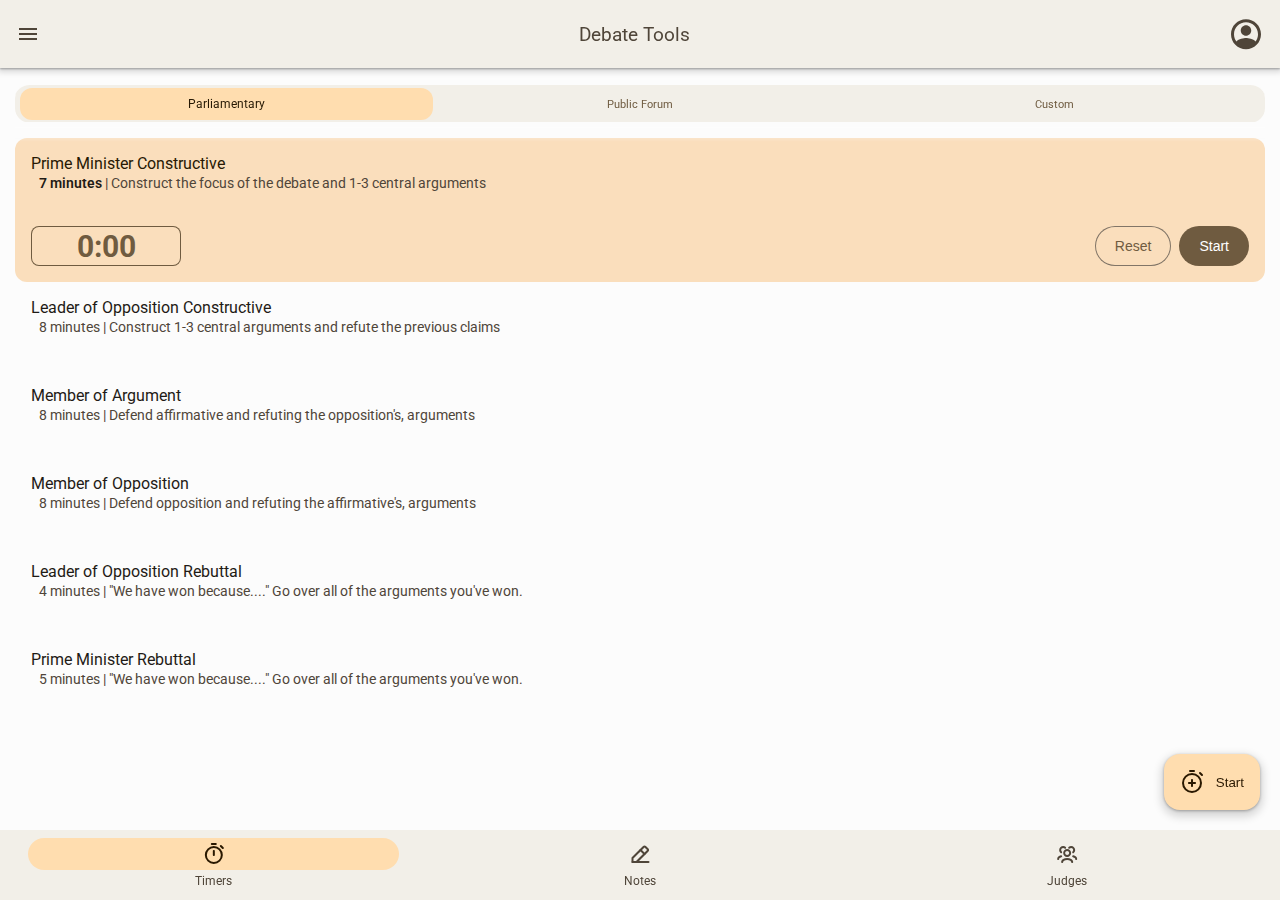
==== index.html @ 26a65f8f "add wireframe for PWA" ====
<!DOCTYPE html>
<html lang="en">

<head>
    <meta charset="UTF-8">
    <meta http-equiv="X-UA-Compatible" content="IE=edge">
    <meta name="viewport" content="width=device-width, initial-scale=1.0">
    <script src="./js/src/jquery-3.6.0.min.js"></script>
    <link rel="stylesheet" href="./css/index.css">
    <link rel="stylesheet" href="./css/theme/light.css" media="(prefers-color-scheme: light)">
    <link rel="shortcut icon" href="./img/favicon/favicon.png" type="image/png">
    <link rel="shortcut icon" href="./img/favicon/favicon.svg" type="image/svg+xml">
    <link rel="shortcut icon" href="./img/favicon/favicon.ico" type="image/x-icon">
    <!-- ios support -->
    <link rel="apple-touch-icon" href="img/icon/icon-72x72.png" />
    <link rel="apple-touch-icon" href="img/icon/icon-96x96.png" />
    <link rel="apple-touch-icon" href="img/icon/icon-128x128.png" />
    <link rel="apple-touch-icon" href="img/icon/icon-144x144.png" />
    <link rel="apple-touch-icon" href="img/icon/icon-152x152.png" />
    <link rel="apple-touch-icon" href="img/icon/icon-192x192.png" />
    <link rel="apple-touch-icon" href="img/icon/icon-384x384.png" />
    <link rel="apple-touch-icon" href="img/icon/icon-512x512.png" />
    <meta name="apple-mobile-web-app-status-bar" content="#31281a" />
    <meta name="theme-color" content="#31281a" />
    <meta name="apple-mobile-web-app-status-bar" content="#F2EFE8" media="(prefers-color-scheme: light)" />
    <meta name="theme-color" content="#F2EFE8" media="(prefers-color-scheme: light)" />
    <title>Debate Tools</title>
</head>

<body>
    <header>
        <button id="menu" title="Open menu">
            <div class="menu-bar"></div>
            <div class="menu-bar" id="middle-menu-bar"></div>
            <div class="menu-bar"></div>
        </button>
        <div id="page-title">Debate Tools</div>
        <div id="profile-icon"></div>
    </header>
    <div id="body-content">
        <div id="page-container" class="active-segment1">
            <div id="page-timers" class="page">
                <div id="nav-bar" class="active-item1">
                    <div class="nav-bar-item" id="item1">Parliamentary</div>
                    <div class="nav-bar-item" id="item2">Public Forum</div>
                    <div class="nav-bar-item" id="item3">Custom</div>
                    <div id="nav-bar-highlight"></div>
                </div>
                <div id="nav-scroll-fade-bar"></div>
                <div id="nav-page-carousel" class="active-item1">
                    <div class="nav-page active" id="item1">
                        <div class="timer-container">
                            <div class="timer-highlight" class="paused">
                                <div id="content-spacer"></div>
                                <div class="timer-controls">
                                    <div class="timer-time">
                                        <div class="timer-timestamp">0:00</div>
                                        <div class="timer-bar">
                                            <div class="timer-timestamp">0:00</div>
                                        </div>
                                    </div>
                                    <div class="timer-actions">
                                        <button title="Reset timer" class="action-button secondary-alt"
                                            id="timer-reset">Reset</button>
                                        <button title="Start/Stop timer" class="action-button secondary"
                                            id="timer-pause">Start</button>
                                    </div>
                                </div>
                            </div>
                            <div class="timer-sections">
                                <div class="round active">
                                    <div class="round-title">Prime Minister Constructive</div>
                                    <div class="round-info"><span class="round-time">7 minutes</span> | Construct the
                                        focus of the debate and 1-3
                                        central arguments</div>
                                </div>
                                <div class="round">
                                    <div class="round-title">Leader of Opposition Constructive</div>
                                    <div class="round-info"><span class="round-time">8 minutes</span> | Construct 1-3
                                        central arguments and refute the
                                        previous claims</div>
                                </div>
                                <div class="round">
                                    <div class="round-title">Member of Argument</div>
                                    <div class="round-info"><span class="round-time">8 minutes</span> | Defend
                                        affirmative and refuting the opposition's, arguments</div>
                                </div>
                                <div class="round">
                                    <div class="round-title">Member of Opposition</div>
                                    <div class="round-info"><span class="round-time">8 minutes</span> | Defend
                                        opposition and refuting the affirmative's, arguments</div>
                                </div>
                                <div class="round">
                                    <div class="round-title">Leader of Opposition Rebuttal</div>
                                    <div class="round-info"><span class="round-time">4 minutes</span> | "We have won
                                        because...." Go over all of the arguments you've won.</div>
                                </div>
                                <div class="round">
                                    <div class="round-title">Prime Minister Rebuttal</div>
                                    <div class="round-info"><span class="round-time">5 minutes</span> | "We have won
                                        because...." Go over all of the arguments you've won.</div>
                                </div>
                            </div>
                        </div>
                    </div>
                    <div class="nav-page" id="item2">
                        <div class="timer-container">
                            <div class="timer-highlight" class="paused">
                                <div id="content-spacer"></div>
                                <div class="timer-controls">
                                    <div class="timer-time">
                                        <div class="timer-timestamp">0:00</div>
                                        <div class="timer-bar">
                                            <div class="timer-timestamp">0:00</div>
                                        </div>
                                    </div>
                                    <div class="timer-actions">
                                        <button class="action-button secondary-alt" id="timer-reset">Reset</button>
                                        <button class="action-button secondary" id="timer-pause">Start</button>
                                    </div>
                                </div>
                            </div>
                            <div class="timer-sections">
                                <div class="round active">
                                    <div class="round-title">Speaker 1 Constructive</div>
                                    <div class="round-info"><span class="round-time">4 minutes</span> | Team A, 1st
                                        Speaker</div>
                                </div>
                                <div class="round">
                                    <div class="round-title">Speaker 2 Constructive</div>
                                    <div class="round-info"><span class="round-time">4 minutes</span> | Team B, 1st
                                        Speaker</div>
                                </div>
                                <div class="round">
                                    <div class="round-title">Speakers 1 and 2 Crossfire</div>
                                    <div class="round-info"><span class="round-time">3 minutes</span></div>
                                </div>
                                <div class="round">
                                    <div class="round-title">Speaker 3 Rebuttal</div>
                                    <div class="round-info"><span class="round-time">4 minutes</span></div>
                                </div>
                                <div class="round">
                                    <div class="round-title">Speaker 4 Rebuttal</div>
                                    <div class="round-info"><span class="round-time">4 minutes</span></div>
                                </div>
                                <div class="round">
                                    <div class="round-title">Speakers 3 and 4 Crossfire</div>
                                    <div class="round-info"><span class="round-time">3 minutes</span></div>
                                </div>
                                <div class="round">
                                    <div class="round-title">Speaker 1 Summary</div>
                                    <div class="round-info"><span class="round-time">2 minutes</span></div>
                                </div>
                                <div class="round">
                                    <div class="round-title">Speaker 2 Summary</div>
                                    <div class="round-info"><span class="round-time">2 minutes</span></div>
                                </div>
                                <div class="round">
                                    <div class="round-title">Grand Crossfire</div>
                                    <div class="round-info"><span class="round-time">3 minutes</span> | All speakers
                                        participate</div>
                                </div>
                                <div class="round">
                                    <div class="round-title">Speaker 3 Final Focus</div>
                                    <div class="round-info"><span class="round-time">2 minutes</span></div>
                                </div>
                                <div class="round">
                                    <div class="round-title">Speaker 4 Final Focus</div>
                                    <div class="round-info"><span class="round-time">2 minutes</span></div>
                                </div>
                            </div>
                        </div>
                    </div>
                    <div class="nav-page" id="item3">
                        <div class="placeholder">Coming Soon!</div>
                    </div>
                </div>
                <button class="FAB" id="timers-FAB">
                    <div class="FAB-image color-mask" id="timers-FAB-image"></div>
                    <div class="FAB-text">Start</div>
                </button>

            </div>
            <div id="page-notes" class="page">
                <div id="notes-container">

                </div>
                <button class="FAB" id="notes-FAB">
                    <div class="FAB-image color-mask" id="notes-FAB-image"></div>
                    <div class="FAB-text">Add</div>
                </button>
            </div>
            <div id="page-judges" class="page">
                <button class="FAB" id="judges-FAB">
                    <div class="FAB-image color-mask" id="judges-FAB-image"></div>
                </button>
            </div>
        </div>
    </div>
    <footer class="active-segment1">
        <div class="footer-segment" id="segment1">
            <div id="timers-icon" class="segment-icon color-icon"></div>
            <div class="segment-title">Timers</div>
        </div>
        <div class="footer-segment" id="segment2">
            <div id="notes-icon" class="segment-icon color-icon"></div>
            <div class="segment-title">Notes</div>
        </div>
        <div class="footer-segment" id="segment3">
            <div id="judges-icon" class="segment-icon color-icon"></div>
            <div class="segment-title">Judges</div>
        </div>
        <div id="segment-highlight"></div>
    </footer>
</body>
<script src="./js/index.js"></script>
<script src="app.js"></script>

</html>
---- css/index.css ----
@import url('https://fonts.googleapis.com/css2?family=Roboto:wght@100;300;400;500;700;900&display=swap');

:root {
    /*dark theme*/
    --m3--on-surface-variant: #D3C4B4;
    --m3--on-primary-container: #FFDDAF;
    --m3--surface2: #31281a;
    --m3--on-surface: #EAE1D9;
    --m3--surface: #1F1B16;
    --m3--surface-variant: #4F4539;
    --m3--primary-container: #633F00;
    --m3--primary: #FFB94C;
    --m3--outline: #9C8F80;
    --m3--secondary: #DDC2A1;
    --m3--on-secondary: #3E2E16;
    --m3--background: #1F1B16;
    --m3--secondary-container: #56442B;
    --m3--on-secondary-container: #FADEBC;
    --m3--on-background: #EAE1D9;
    --m3--on-primary: #462B00;
    --m3--tertiary: #B8CEA1;
    --m3--on-tertiary: #243516;
}

html,
body {
    background-color: var(--m3--background);
    margin: 0 !important;
    font-family: 'Roboto';
    overflow: hidden;
    width: 100%;
    height: 100%;
}

header,
footer {
    background: var(--m3--surface2);
    position: fixed;
    width: 100%;
    box-sizing: border-box;
    display: flex;
    flex-shrink: 0;
    flex-flow: row nowrap;
    align-items: center;
    z-index: 255;
}

header {
    box-shadow: 0px 1px 2px 0px #0000004d, 0px 2px 6px 2px #00000026;
    justify-content: space-between;
    padding: 16px;
    top: 0;
}

button#menu {
    background-color: transparent;
    width: 24px;
    height: 24px;
    border: none;
    padding: 0;
    display: flex;
    flex-flow: column nowrap;
    align-items: center;
    justify-content: center;
}

button#menu>.menu-bar {
    height: 2px;
    width: 18px;
    background-color: var(--m3--on-surface-variant);
}

.menu-bar#middle-menu-bar {
    margin: 3px 0;
}

#page-title {
    font-size: 19px;
    color: var(--m3--on-surface-variant);
}

.color-mask {
    mask-size: contain;
    -webkit-mask-size: contain;
    mask-position: center;
    -webkit-mask-position: center;
    mask-repeat: no-repeat;
    -webkit-mask-repeat: no-repeat;
}

#profile-icon {
    mask-image: url("../img/icon/profile.png");
    mask-image: url("../img/icon/profile.svg");
    -webkit-mask-image: url("../img/icon/profile.png");
    -webkit-mask-image: url("../img/icon/profile.svg");
    background: var(--m3--on-surface-variant);
    height: 36px;
    width: 36px;
}

/* body content */
#body-content {
    box-sizing: border-box;
    width: 100%;
    height: 100%;
    padding-top: calc(68px);
    padding-bottom: calc(70px);
    display: flex;
    flex-flow: column;

}

#page-container {
    display: flex;
    flex-flow: row nowrap;
    width: 300vw;
    flex-grow: 1;
    position: relative;
    transition: left .2s ease-in-out;
    height: calc(100vh - 68px - 70px);
    flex-shrink: 0;
}

#page-container>.page {
    width: 100vw;
    height: 100%;
    flex-shrink: 0;
    flex-grow: 0;
    padding-right: 30px;
    box-sizing: border-box;
    opacity: 0 !important;
    pointer-events: none;
    transition: opacity .2s ease-in-out;
    overflow-x: hidden;
    padding: 0 15px;
}

#page-timers {
    overflow: hidden;

}

#page-container.active-segment1 #page-timers,
#page-container.active-segment2 #page-notes,
#page-container.active-segment3 #page-judges {
    opacity: 1 !important;
    pointer-events: unset;
}

#page-container.active-segment1 {
    left: 0;
}

#page-container.active-segment2 {
    left: -100vw;
}

#page-container.active-segment3 {
    left: -200vw;
}

#nav-bar {
    display: flex;
    flex-flow: row nowrap;
    align-items: center;
    justify-content: center;
    border-radius: 15px;
    box-sizing: border-box;
    background-color: var(--m3--surface2);
    height: 40px;
    width: calc(100vw - 30px);
    padding: 4px;
    z-index: 244;
    position: fixed;
    border-top: 2px solid var(--m3--background);
}

#nav-scroll-fade-bar {
    width: calc(100vw - 30px);
    margin-top: 39px;
    height: 18px;
    background: linear-gradient(180deg, var(--m3--background) 0%, transparent 100%);
    position: fixed;
    z-index: 253;
    border-top: 2px solid var(--m3--background);

}

.nav-bar-item {
    width: 33.33333%;
    flex-grow: 1;
    flex-shrink: 0;
    text-align: center;
    height: 100%;
    display: flex;
    align-items: center;
    justify-content: center;
    font-size: 11px;
    color: var(--m3--secondary);
    z-index: 1;
    transition: color .3s ease-in-out, font-size .3s ease-in-out;
}

#nav-bar.active-item1 #item1,
#nav-bar.active-item2 #item2,
#nav-bar.active-item3 #item3 {
    color: var(--m3--on-secondary-container);
    font-size: 12px;
}

#nav-bar-highlight {
    pointer-events: none;
    border-radius: 12px;
    background-color: var(--m3--primary-container);
    width: calc(.3333333 * (100vw - 40px));
    height: 32px;
    position: absolute;
    left: calc(5px);
    z-index: 0;
    transition: left .2s ease-in-out;
}

#nav-bar.active-item2 #nav-bar-highlight {
    left: calc(5px + (.3333333 * (100vw - 40px)));
}

#nav-bar.active-item3 #nav-bar-highlight {
    left: calc(5px + (.6666666 * (100vw - 40px)));
}

#nav-page-carousel {
    display: flex;
    flex-flow: row nowrap;
    width: calc(300vw);
    flex-grow: 1;
    flex-shrink: 0;
    position: relative;
    transition: left .3s ease-in-out;
    margin-top: 40px;
}

#nav-page-carousel .nav-page {
    transform-origin: center;
    transform: scale(.75);
    width: calc(100vw - 15px);
    padding-right: 15px;
    opacity: .5;
    box-sizing: border-box;
    background-color: var(--m3--surface);
    transition: transform .3s ease-in-out, opacity .3s ease-in-out;
    max-height: calc(100vh - 68px - 70px - 40px);
    flex-shrink: 0;
    padding-top: 15px;
    margin-right: 15px;
}

#nav-page-carousel.active-item1 {
    left: 0;
}

#nav-page-carousel.active-item2 {
    left: -100vw;
}

#nav-page-carousel.active-item3 {
    left: -200vw;
}

#nav-page-carousel.active-item1 #item1,
#nav-page-carousel.active-item2 #item2,
#nav-page-carousel.active-item3 #item3 {
    transform: none;
    opacity: 1;
}


.FAB {
    background-color: var(--m3--primary-container);
    color: var(--m3--on-primary-container);
    box-shadow: 0px 1px 3px 0px #0000004d, 0px 4px 8px 3px #00000026;
    border: none;
    padding: 10px;
    border-radius: 16px;
    width: fit-content;
    display: flex;
    flex-flow: row nowrap;
    align-items: center;
    justify-content: center;
    position: fixed;
    bottom: calc(70px + 20px);
    right: 20px;
    z-index: 254;
}

.FAB * {
    pointer-events: none;
}

.FAB>* {
    margin: 6px;
}

.FAB-image {
    background: var(--m3--on-primary-container);
    height: 24px;
    width: 24px;
}

.FAB-test {
    font-size: 14px;
}

/*pages*/
#timers-FAB-image,
#timers-FAB-image[version='start'] {
    mask-image: url("../img/icon/primary-button/primary-timer-add.png");
    mask-image: url("../img/icon/primary-button/primary-timer-add.svg");
    -webkit-mask-image: url("../img/icon/primary-button/primary-timer-add.png");
    -webkit-mask-image: url("../img/icon/primary-button/primary-timer-add.svg");
}

#timers-FAB-image[version='stop'] {
    mask-image: url("../img/icon/primary-button/primary-timer-stop.png");
    mask-image: url("../img/icon/primary-button/primary-timer-stop.svg");
    -webkit-mask-image: url("../img/icon/primary-button/primary-timer-stop.png");
    -webkit-mask-image: url("../img/icon/primary-button/primary-timer-stop.svg");
}

#timers-FAB-image[version='resume'] {
    mask-image: url("../img/icon/primary-button/primary-timer-resume.png");
    mask-image: url("../img/icon/primary-button/primary-timer-resume.svg");
    -webkit-mask-image: url("../img/icon/primary-button/primary-timer-resume.png");
    -webkit-mask-image: url("../img/icon/primary-button/primary-timer-resume.svg");
}

#timers-FAB-image[version='next'] {
    mask-image: url("../img/icon/primary-button/primary-timer-next.png");
    mask-image: url("../img/icon/primary-button/primary-timer-next.svg");
    -webkit-mask-image: url("../img/icon/primary-button/primary-timer-next.png");
    -webkit-mask-image: url("../img/icon/primary-button/primary-timer-next.svg");
}

#judges-FAB-image {
    mask-image: url("../img/icon/primary-button/primary-judges-add.png");
    mask-image: url("../img/icon/primary-button/primary-judges-add.svg");
    -webkit-mask-image: url("../img/icon/primary-button/primary-judges-add.png");
    -webkit-mask-image: url("../img/icon/primary-button/primary-judges-add.svg");
}

#notes-FAB-image {
    mask-image: url("../img/icon/primary-button/primary-notes-add.png");
    mask-image: url("../img/icon/primary-button/primary-notes-add.svg");
    -webkit-mask-image: url("../img/icon/primary-button/primary-notes-add.png");
    -webkit-mask-image: url("../img/icon/primary-button/primary-notes-add.svg");
}

footer {
    height: 70px;
    bottom: 0;

}

footer>.footer-segment {
    width: 33.33333%;
    flex-grow: 1;
    display: flex;
    flex-flow: column;
    align-items: center;
    justify-content: center;
    z-index: 1;
    height: 100%;
}

.footer-segment * {
    pointer-events: none;
}

.footer-segment>* {

    margin: 4px
}

.segment-icon {
    background-color: var(--m3--on-surface-variant);
    height: 24px;
    width: 24px;
    transition: background-color .3s ease-in-out;
}

.segment-title {
    color: var(--m3--on-surface-variant);
    font-size: 12px;
}

#timers-icon {
    mask-image: url("../img/icon/segments/timer.png");
    mask-image: url("../img/icon/segments/timer.svg");
    -webkit-mask-image: url("../img/icon/segments/timers.png");
    -webkit-mask-image: url("../img/icon/segments/timers.svg");

}

#notes-icon {
    mask-image: url("../img/icon/segments/notes.png");
    mask-image: url("../img/icon/segments/notes.svg");
    -webkit-mask-image: url("../img/icon/segments/notes.png");
    -webkit-mask-image: url("../img/icon/segments/notes.svg");

}

#judges-icon {
    mask-image: url("../img/icon/segments/judges.png");
    mask-image: url("../img/icon/segments/judges.svg");
    -webkit-mask-image: url("../img/icon/segments/judges.png");
    -webkit-mask-image: url("../img/icon/segments/judges.svg");

}

#segment-highlight {
    width: calc(33.33333vw - 56px);
    background-color: var(--m3--primary-container);
    height: 32px;
    border-radius: 20px;
    position: fixed;
    bottom: calc(16px + 14px);
    left: 0px;
    margin-left: 28px;
    pointer-events: none;
    transition: left .2s ease-in-out
}

footer.active-segment1 #segment1 .segment-icon,
footer.active-segment2 #segment2 .segment-icon,
footer.active-segment3 #segment3 .segment-icon {
    background-color: var(--m3--on-primary-container);
}

footer.active-segment1 #segment-highlight {
    left: 0vw;
}

footer.active-segment2 #segment-highlight {
    left: 33.33333vw;
}

footer.active-segment3 #segment-highlight {
    left: 66.66666vw;
}

.timer-container {
    width: calc(100%);
    flex-grow: 1;
    box-sizing: border-box;
    padding-bottom: calc(40px + 20px + 16px + 30px);
}

.timer-highlight {
    background: var(--m3--secondary-container);
    width: 100%;
    border-radius: 12px;
    height: fit-content;
    padding: 16px;
    display: flex;
    flex-flow: column;
    justify-content: space-between;
    box-sizing: border-box;
    position: relative;
    z-index: 0;
    top: 0;
    transition: top .2s ease-in-out;
}

.timer-highlight #content-spacer {
    height: 56px
}

.timer-controls {
    display: flex;
    flex-flow: row nowrap;
    justify-content: space-between;
    width: 100%;
    padding-top: 16px;
}


.timer-time {
    max-width: 150px;
    overflow: hidden;
    border-radius: 8px;
    height: 40px;
    width: 30%;
    box-shadow: 0 0 0 1px inset var(--m3--secondary);
    display: flex;
    flex-flow: row nowrap;
}

.timer-bar,
.timer-timestamp {
    height: 100%;
    display: flex;
    flex-shrink: 0;
}

.timer-bar {
    background: var(--m3--secondary);
    position: relative;
    left: -100%;
    width: 0%;
    overflow: hidden;
    transition: width .1s linear;
}

.timer-timestamp {
    max-width: 150px;
    width: calc(.3 * (100vw - 60px));
    align-items: center;
    justify-content: center;
    font-size: 30px;
    font-weight: 700;
    color: var(--m3--secondary);
}

.timer-bar .timer-timestamp {
    color: var(--m3--secondary-container);
}

.timer-actions {
    justify-content: flex-end;
    flex-grow: 1;
    display: flex;
    flex-flow: row nowrap;
}

.action-button {
    height: 40px;
    font-size: 14px;
    line-height: 20px;
    box-sizing: border-box;
    border: none;
    border-radius: 20px;
    padding: 0 20px;
    font-weight: 500;
}

.action-button.secondary {
    background-color: var(--m3--secondary);
    color: var(--m3--on-secondary);
}

.action-button.secondary-alt {
    margin-right: 8px;
    background-color: transparent;
    box-shadow: 0 0 0 1px inset var(--m3--outline);
    color: var(--m3--secondary);
}

.timer-sections {
    margin-top: -144px;
    padding: 0 16px;
    z-index: 10;
    position: relative;
    pointer-events: none;
}

.timer-sections>.round {
    pointer-events: all;
    height: 56px;
    width: 100%;
    color: var(--m3--on-surface);
    padding: 16px 0;
    margin-bottom: 0;
    transition: margin-bottom .2s ease-in-out, height .2s ease-in-out;
}

.round * {
    pointer-events: none !important;
}

.round-info {
    color: var(--m3--on-surface-variant);
    padding-left: 8px;
    padding-top: 2px;
    font-size: 14px;
}

.timer-sections>.round.active {
    color: var(--m3--on-secondary-container);
    margin-bottom: 56px;
}

.round.active .round-time {
    color: var(--m3--on-surface);
    font-weight: 600;
}


::selection {
    color: var(--m3--on-tertiary);
    background: var(--m3--tertiary);
}

@media(orientation: landscape),
(min-width: 768px) {
    ::-webkit-scrollbar {
        display: none;
    }
}

.nav-page#item3 {
    display: flex;
    flex-flow: column;
    align-items: center;
    justify-content: center;
}

.placeholder {
    font-size: 30px;
    font-weight: 700;
    color: var(--m3--on-surface);
    text-align: center;
    flex-grow: 1;
    width: 100%;
    display: flex;
    flex-flow: column;
    align-items: center;
    justify-content: center;

}

#page-timers #nav-page-carousel .nav-page {
    overflow-y: auto;
    flex-grow: 0;
}

#page-timers {
    max-height: calc(100vh - 68px - 70px) !important;
    height: fit-content;
    padding-top: 15px !important;
}

#page-notes {
    display: flex;
    flex-flow: column;
    padding: 0 10px !important;

    align-items: center;
}

#notes-container {
    flex-grow: 1;
    height: max-content;
    display: flex;
    flex-flow: row wrap;
    align-content: start;
    padding: 10px 0;
    padding-bottom: calc(40px + 20px + 16px + 15px);
    width: 100%;
    max-width: calc(520px + 20vw);

}

.note-container {
    border: 1px solid var(--m3--outline);
    background: var(--m3--surface);
    border-radius: 15px;
    box-sizing: border-box;
    min-height: fit-content;
    max-height: 200%;
    padding: 15px;
    display: flex;
    flex-flow: column;
    margin: 5px;
    flex-basis: 250px;
    min-height: max-content;
    max-height: 500px;
    min-width: 29%;
    flex-grow: 1;
    flex-shrink: 0;
}

.note-container>* {
    color: var(--m3--on-surface);
    width: 100%;
    box-sizing: border-box;
    background: var(--surface);
    border: none;
}

.note-title {
    font-size: 20px;
    font-weight: 600;
    text-overflow: ellipsis;
    white-space: nowrap;
    border-bottom: 2px solid transparent;
    margin-bottom: 10px;
    padding: 0 !important;

}

textarea,
.note-content {
    resize: none;
}



.note-content {
    flex-grow: 1;
    font-size: 14px;
    font-family: "Roboto", sans-serif;
    color: var(--m3--on-surface-variant);
    min-height: max-content;
    flex-basis: max-content;
    flex-shrink: 0;
    overflow: hidden;
}

.note-content:empty:before {
    content: attr(placeholder);
    color: var(--m3--on-surface-variant);
    opacity: .5;
}

.note-actions {
    height: 30px;
    display: flex;
    flex-flow: row-reverse nowrap;
    justify-content: space-between;
    align-content: center;
    margin-top: 15px;
    align-self: flex-end;
    width: 30px;
    max-width: 300px;
    flex-shrink: 0;
    margin-left: calc(100% - 30px);
    box-sizing: border-box;
    overflow: hidden;
    transition: width .2s ease-in-out, margin-left .2s ease-in-out;
}

.note-actions:hover,
.note-container.editing .note-actions {
    width: 100%;
    margin-left: 0;
}

.note-container:not(.editing) .note-actions>button {
    opacity: 0;

}

.note-container:not(.editing) .note-actions:hover>button {
    opacity: .5;

}

.note-container:not(.editing) .note-actions>button:first-of-type {
    opacity: 1;

}

.note-actions>button {
    /*options*/
    background-color: var(--m3--surface2);
    background-color: var(--m3--surface);
    border: none;
    aspect-ratio: 1 / 1;
    width: 30px;
    border-radius: 8px;
    padding: 5px;
    box-sizing: border-box;
    transition: opacity .2s ease-in-out;
}


.note-actions>.button-separator {
    padding: 7.5px;
}

.note-title:active,
.note-title:focus,
.note-title:hover,
.note-title:focus-within {
    border-bottom: solid 2px var(--m3--on-surface-variant);
}

.note-action-icon {
    width: 100%;
    height: 100%;

    background-color: var(--m3--on-surface-variant)
}

#edit-mask {
    mask-image: url("../img/icon/note-action/edit.png");
    mask-image: url("../img/icon/note-action/edit.svg");
    -webkit-mask-image: url("../img/icon/note-action/edit.png");
    -webkit-mask-image: url("../img/icon/note-action/edit.svg");
}

#duplicate-mask {
    mask-image: url("../img/icon/note-action/duplicate.png");
    mask-image: url("../img/icon/note-action/duplicate.svg");
    -webkit-mask-image: url("../img/icon/note-action/duplicate.png");
    -webkit-mask-image: url("../img/icon/note-action/duplicate.svg");
}

#save-mask {
    mask-image: url("../img/icon/note-action/add.png");
    mask-image: url("../img/icon/note-action/add.svg");
    -webkit-mask-image: url("../img/icon/note-action/add.png");
    -webkit-mask-image: url("../img/icon/note-action/add.svg");
}

#hide-mask {
    mask-image: url("../img/icon/note-action/hide.png");
    mask-image: url("../img/icon/note-action/hide.svg");
    -webkit-mask-image: url("../img/icon/note-action/hide.png");
    -webkit-mask-image: url("../img/icon/note-action/hide.svg");
}

#delete-mask {
    mask-image: url("../img/icon/note-action/delete.png");
    mask-image: url("../img/icon/note-action/delete.svg");
    -webkit-mask-image: url("../img/icon/note-action/delete.png");
    -webkit-mask-image: url("../img/icon/note-action/delete.svg");
}
---- css/theme/light.css ----
:root {

    /*light theme*/
    --m3--on-surface-variant: #4F4539;
    --m3--on-primary-container: #2A1800;
    --m3--surface2: #F2EFE8;
    --m3--on-surface: #1F1B16;
    --m3--surface: #FCFCFC;
    --m3--surface-variant: #F0E0CF;
    --m3--primary-container: #FFDDAF;
    --m3--primary: #835500;
    --m3--outline: #817567;
    --m3--background: #FCFCFC;
    --m3--secondary: #6F5B40;
    --m3--on-secondary: #FFFFFF;
    --m3--secondary-container: #FADEBC;
    --m3--on-secondary-container: #271904;
    --m3--on-background: #1F1B16;
    --m3--on-primary: #FFFFFF;
    --m3--tertiary: #516440;
    --m3--on-tertiary: #FFFFFF;
}
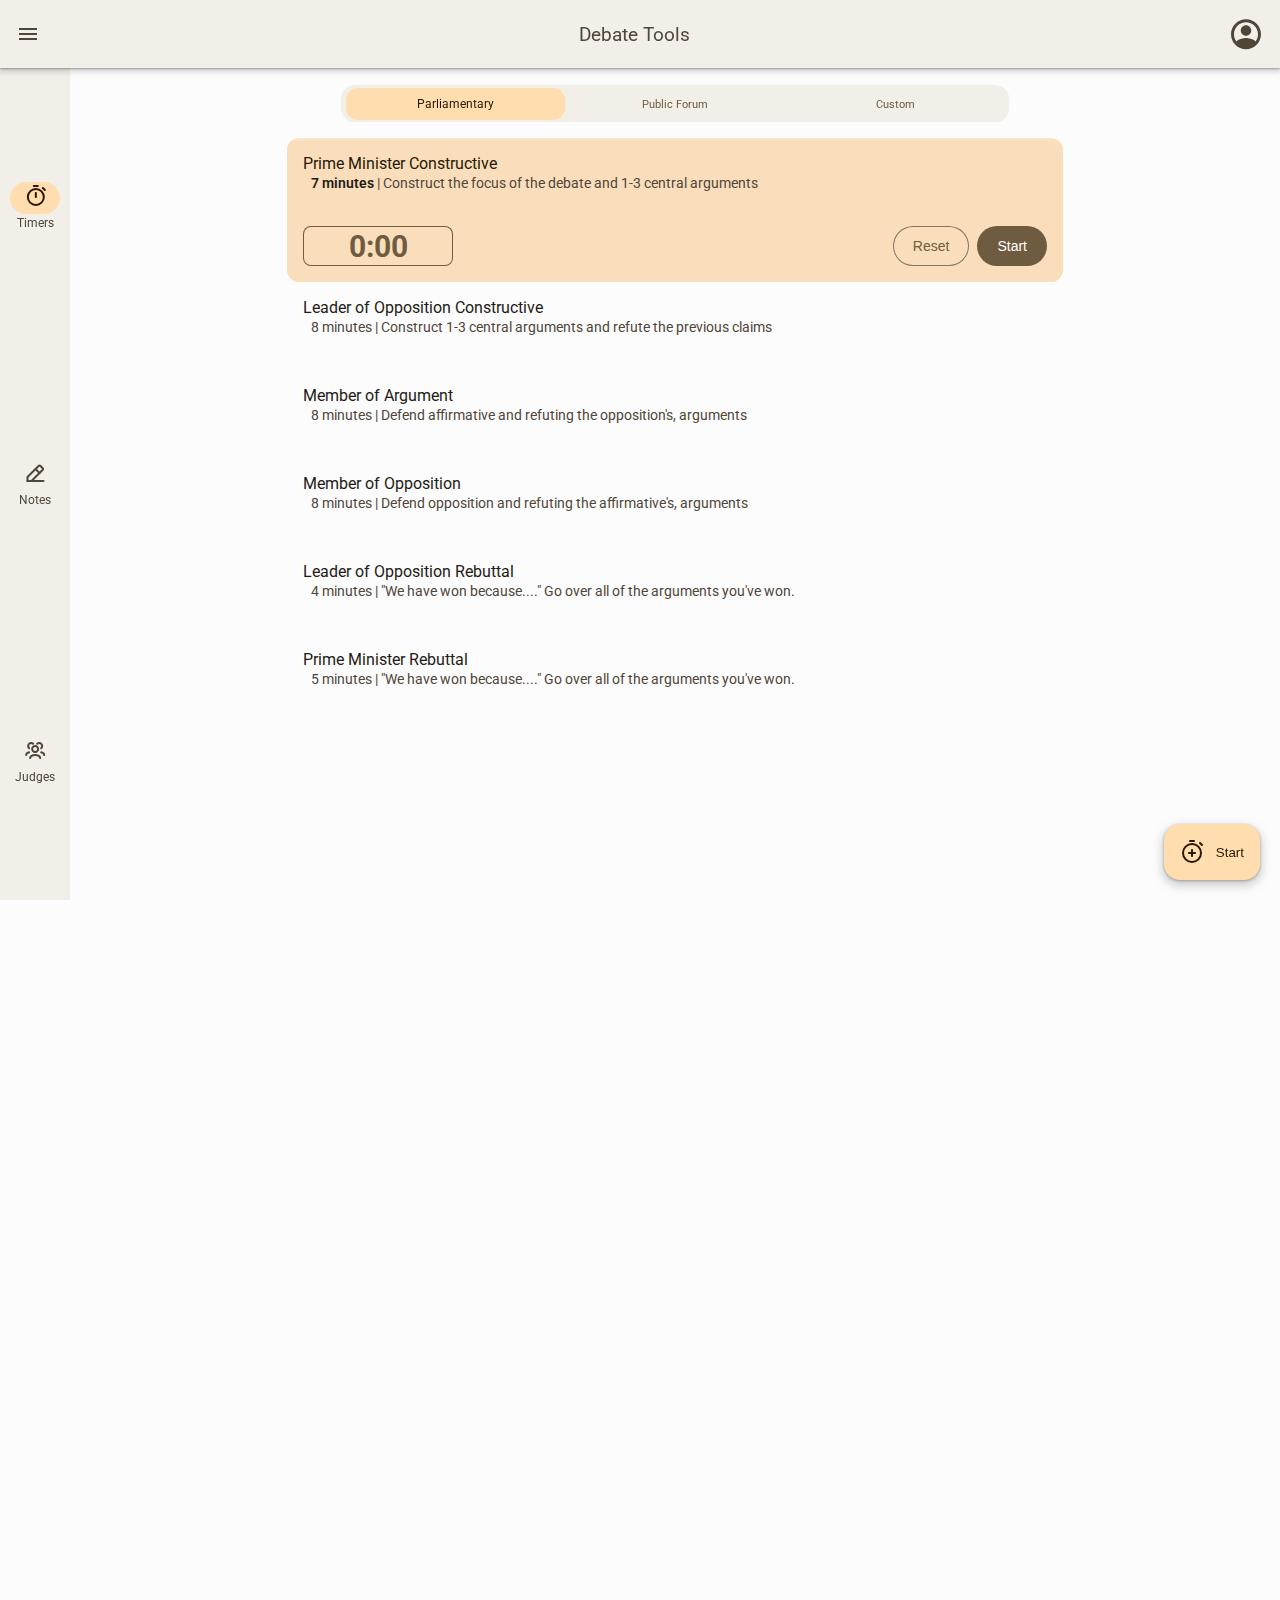
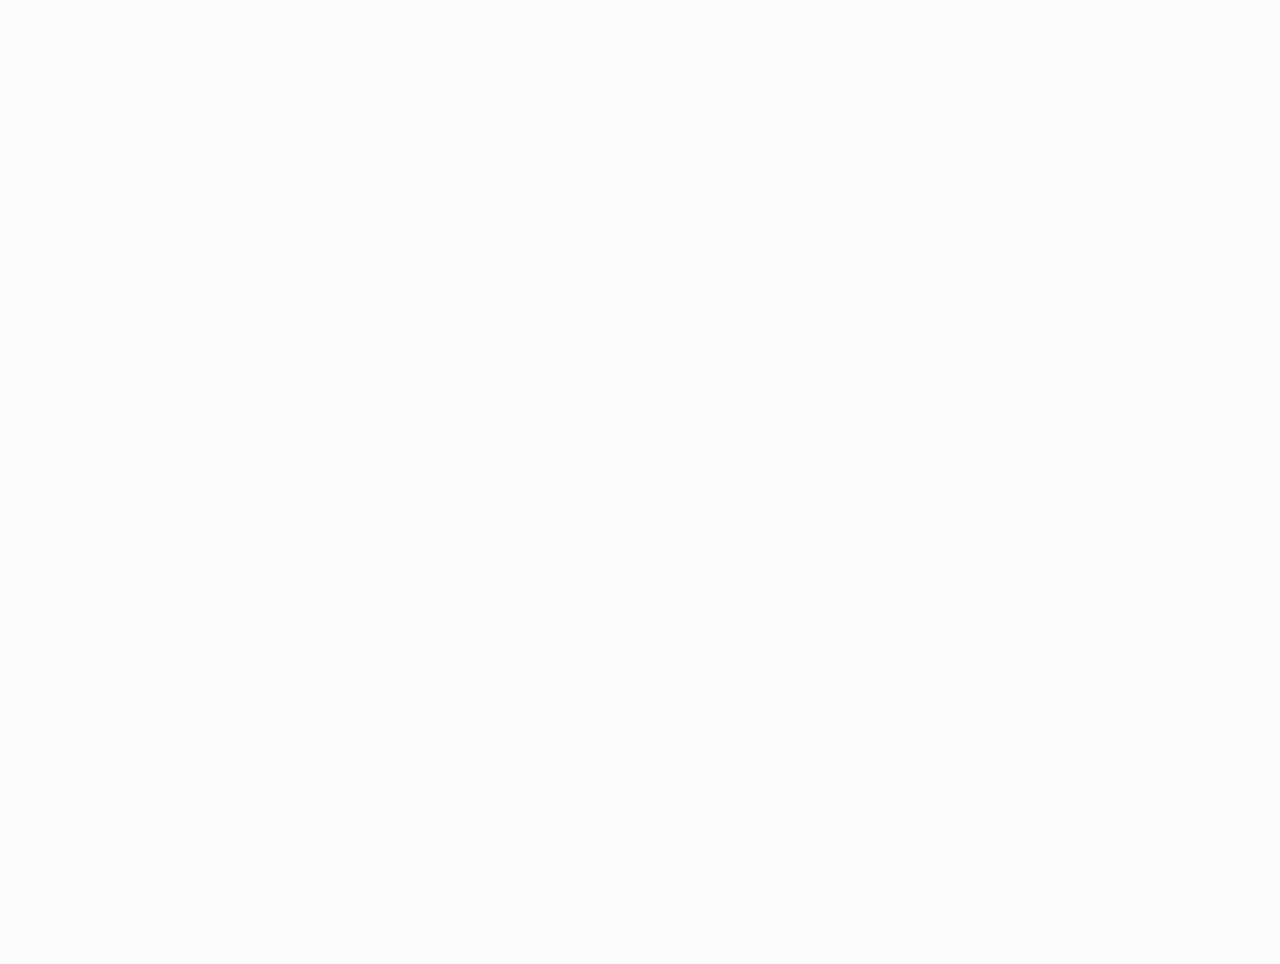
==== commit 3715f68c: "add desktop compatibility" ====
--- a/index.html
+++ b/index.html
@@ -6,7 +6,9 @@
     <meta http-equiv="X-UA-Compatible" content="IE=edge">
     <meta name="viewport" content="width=device-width, initial-scale=1.0">
     <script src="./js/src/jquery-3.6.0.min.js"></script>
+    <link rel="manifest" href="manifest.json" />
     <link rel="stylesheet" href="./css/index.css">
+    <link rel="stylesheet" href="./css/desktop.css" media="(min-width: 768px)" />
     <link rel="stylesheet" href="./css/theme/light.css" media="(prefers-color-scheme: light)">
     <link rel="shortcut icon" href="./img/favicon/favicon.png" type="image/png">
     <link rel="shortcut icon" href="./img/favicon/favicon.svg" type="image/svg+xml">
--- a/css/index.css
+++ b/css/index.css
@@ -116,7 +116,7 @@
     width: 300vw;
     flex-grow: 1;
     position: relative;
-    transition: left .2s ease-in-out;
+    transition: left .2s ease-in-out, top .2s ease-in-out;
     height: calc(100vh - 68px - 70px);
     flex-shrink: 0;
 }
@@ -426,7 +426,7 @@
     left: 0px;
     margin-left: 28px;
     pointer-events: none;
-    transition: left .2s ease-in-out
+    transition: left .2s ease-in-out, top .2s ease-in-out;
 }
 
 footer.active-segment1 #segment1 .segment-icon,
--- a/css/desktop.css
+++ b/css/desktop.css
@@ -0,0 +1,105 @@
+header {
+    z-index: 3000;
+}
+
+footer {
+    height: 100vh;
+    width: 70px;
+    flex-flow: column;
+    padding-top: 68px;
+}
+
+#body-content {
+    padding-bottom: 0 !important;
+    padding-left: 70px !important;
+    top: 0 !important;
+    position: absolute;
+}
+
+
+#nav-page-carousel {
+    width: calc(300vw - 210px) !important;
+}
+
+#page-container {
+    width: calc(100vw - 70px) !important;
+    height: calc((100vh - 68px) * 3);
+    left: 0 !important;
+    flex-flow: column nowrap;
+}
+
+#page-container.active-segment1 {
+    top: 0vh;
+}
+
+#page-container.active-segment2 {
+    top: calc(-100vh + 2 * 68px);
+}
+
+#page-container.active-segment3 {
+    top: calc(-200vh + 3 * 68px);
+}
+
+#nav-bar-highlight {
+    width: calc((768px - 70px - 30px - 10px) / 3) !important;
+    left: calc(5px);
+}
+
+#nav-bar.active-item2 #nav-bar-highlight {
+    left: calc(5px + (768px - 70px - 30px - 10px) / 3);
+}
+
+#nav-bar.active-item3 #nav-bar-highlight {
+    left: calc(5px + (768px - 70px - 30px - 10px) * (2 / 3));
+}
+
+#nav-bar {
+    width: calc(100vw - 30px - 70px);
+    /*limit size*/
+    width: calc(768px - 70px - 30px);
+    left: calc(50% + 35px);
+    transform: translateX(-50%)
+}
+
+.timer-container {
+    max-width: calc(520px + 20vw) !important;
+    margin: 0 auto;
+}
+
+#nav-page-carousel .nav-page {
+    width: calc(100vw - 70px - 15px);
+}
+
+#page-container>.page {
+    width: calc(100vw - 70px) !important;
+    height: calc(100vh - 68px) !important;
+}
+
+#page-notes {
+    margin-left: 70px;
+}
+
+#segment-highlight {
+    width: 50px;
+    margin: calc((100vh - 68px - 150px) / 6) 0;
+    margin-left: 10px;
+    top: calc(68px);
+    left: 0 !important;
+}
+
+.FAB {
+    bottom: 20px;
+}
+
+footer.active-segment1 #segment-highlight {
+    top: calc(68px);
+}
+
+footer.active-segment2 #segment-highlight {
+    top: calc((100vh - 68px) / 3 + 68px);
+}
+
+footer.active-segment3 #segment-highlight {
+
+    top: calc((100vh - 68px) * (2 / 3) + 68px);
+}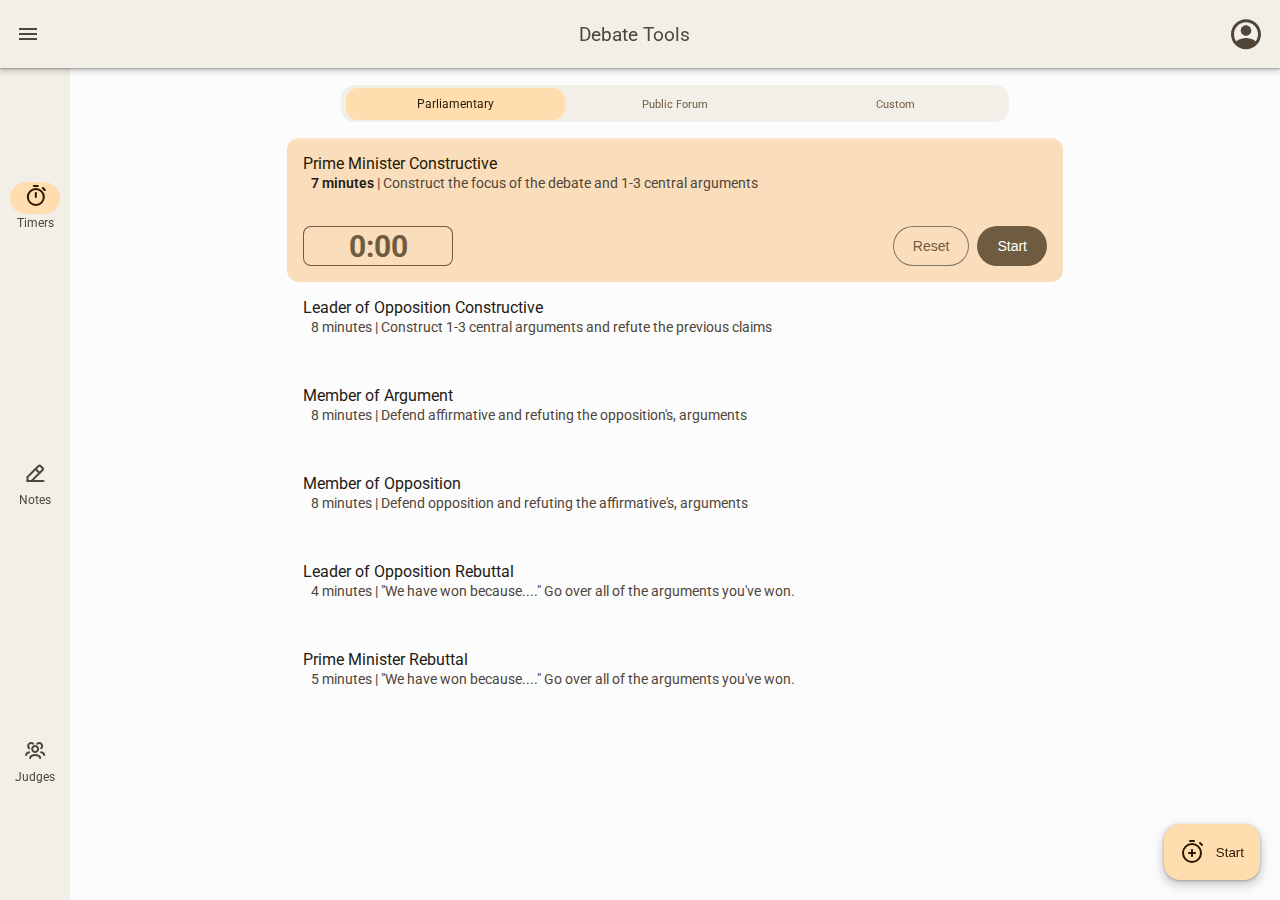
==== commit d468aad8: "add apple compatiblity tags" ====
--- a/index.html
+++ b/index.html
@@ -14,6 +14,7 @@
     <link rel="shortcut icon" href="./img/favicon/favicon.svg" type="image/svg+xml">
     <link rel="shortcut icon" href="./img/favicon/favicon.ico" type="image/x-icon">
     <!-- ios support -->
+    <meta name="apple-mobile-web-app-capable" content="yes">
     <link rel="apple-touch-icon" href="img/icon/icon-72x72.png" />
     <link rel="apple-touch-icon" href="img/icon/icon-96x96.png" />
     <link rel="apple-touch-icon" href="img/icon/icon-128x128.png" />
@@ -22,6 +23,34 @@
     <link rel="apple-touch-icon" href="img/icon/icon-192x192.png" />
     <link rel="apple-touch-icon" href="img/icon/icon-384x384.png" />
     <link rel="apple-touch-icon" href="img/icon/icon-512x512.png" />
+    <!-- iPhone X (1125px x 2436px) -->
+    <link rel="apple-touch-startup-image"
+        media="(device-width: 375px) and (device-height: 812px) and (-webkit-device-pixel-ratio: 3)"
+        href="/img/launch/1125x2436.png">
+    <!-- iPhone 8, 7, 6s, 6 (750px x 1334px) -->
+    <link rel="apple-touch-startup-image"
+        media="(device-width: 375px) and (device-height: 667px) and (-webkit-device-pixel-ratio: 2)"
+        href="/img/launch/750x1334.png">
+    <!-- iPhone 8 Plus, 7 Plus, 6s Plus, 6 Plus (1242px x 2208px) -->
+    <link rel="apple-touch-startup-image"
+        media="(device-width: 414px) and (device-height: 736px) and (-webkit-device-pixel-ratio: 3)"
+        href="/img/launch/1242x2208.png">
+    <!-- iPhone 5 (640px x 1136px) -->
+    <link rel="apple-touch-startup-image"
+        media="(device-width: 320px) and (device-height: 568px) and (-webkit-device-pixel-ratio: 2)"
+        href="/img/launch/640x1136.png">
+    <!-- iPad Mini, Air (1536px x 2048px) -->
+    <link rel="apple-touch-startup-image"
+        media="(device-width: 768px) and (device-height: 1024px) and (-webkit-device-pixel-ratio: 2)"
+        href="/img/launch/1536x2048.png">
+    <!-- iPad Pro 10.5" (1668px x 2224px) -->
+    <link rel="apple-touch-startup-image"
+        media="(device-width: 834px) and (device-height: 1112px) and (-webkit-device-pixel-ratio: 2)"
+        href="/img/launch/1668x2224.png">
+    <!-- iPad Pro 12.9" (2048px x 2732px) -->
+    <link rel="apple-touch-startup-image"
+        media="(device-width: 1024px) and (device-height: 1366px) and (-webkit-device-pixel-ratio: 2)"
+        href="/img/launch/2048x2732.png">
     <meta name="apple-mobile-web-app-status-bar" content="#31281a" />
     <meta name="theme-color" content="#31281a" />
     <meta name="apple-mobile-web-app-status-bar" content="#F2EFE8" media="(prefers-color-scheme: light)" />
--- a/css/index.css
+++ b/css/index.css
@@ -108,6 +108,9 @@
     display: flex;
     flex-flow: column;
 
+    top: 0 !important;
+    position: fixed;
+
 }
 
 #page-container {
--- a/css/desktop.css
+++ b/css/desktop.css
@@ -7,18 +7,20 @@
     width: 70px;
     flex-flow: column;
     padding-top: 68px;
+    top: 0 !important;
 }
 
 #body-content {
     padding-bottom: 0 !important;
     padding-left: 70px !important;
-    top: 0 !important;
-    position: absolute;
 }
 
 
 #nav-page-carousel {
     width: calc(300vw - 210px) !important;
+
+    height: calc(100vh - 68px - 15px - 40px) !important;
+    flex-shrink: 0;
 }
 
 #page-container {
@@ -33,11 +35,11 @@
 }
 
 #page-container.active-segment2 {
-    top: calc(-100vh + 2 * 68px);
+    top: calc(-100vh + 68px);
 }
 
 #page-container.active-segment3 {
-    top: calc(-200vh + 3 * 68px);
+    top: calc(-200vh + 2 * 68px);
 }
 
 #nav-bar-highlight {
@@ -58,26 +60,36 @@
     /*limit size*/
     width: calc(768px - 70px - 30px);
     left: calc(50% + 35px);
-    transform: translateX(-50%)
+    transform: translateX(-50%);
+    margin-right: 15px;
 }
 
 .timer-container {
     max-width: calc(520px + 20vw) !important;
-    margin: 0 auto;
+    padding-bottom: 60px;
+    min-height: fit-content;
 }
 
 #nav-page-carousel .nav-page {
-    width: calc(100vw - 70px - 15px);
+    width: calc(100vw - 70px);
+    display: flex;
+    justify-content: center;
+    flex-shrink: 0;
+    min-height: calc(100vh - 68px - 15px - 40px) !important;
+    left: 0;
+    margin-right: 70px;
+    padding-right: 30px;
 }
 
 #page-container>.page {
     width: calc(100vw - 70px) !important;
     height: calc(100vh - 68px) !important;
+    max-height: calc(100vh - 68px) !important;
+    min-height: unset;
+    flex-shrink: 0 !important;
 }
 
-#page-notes {
-    margin-left: 70px;
-}
+#page-notes {}
 
 #segment-highlight {
     width: 50px;
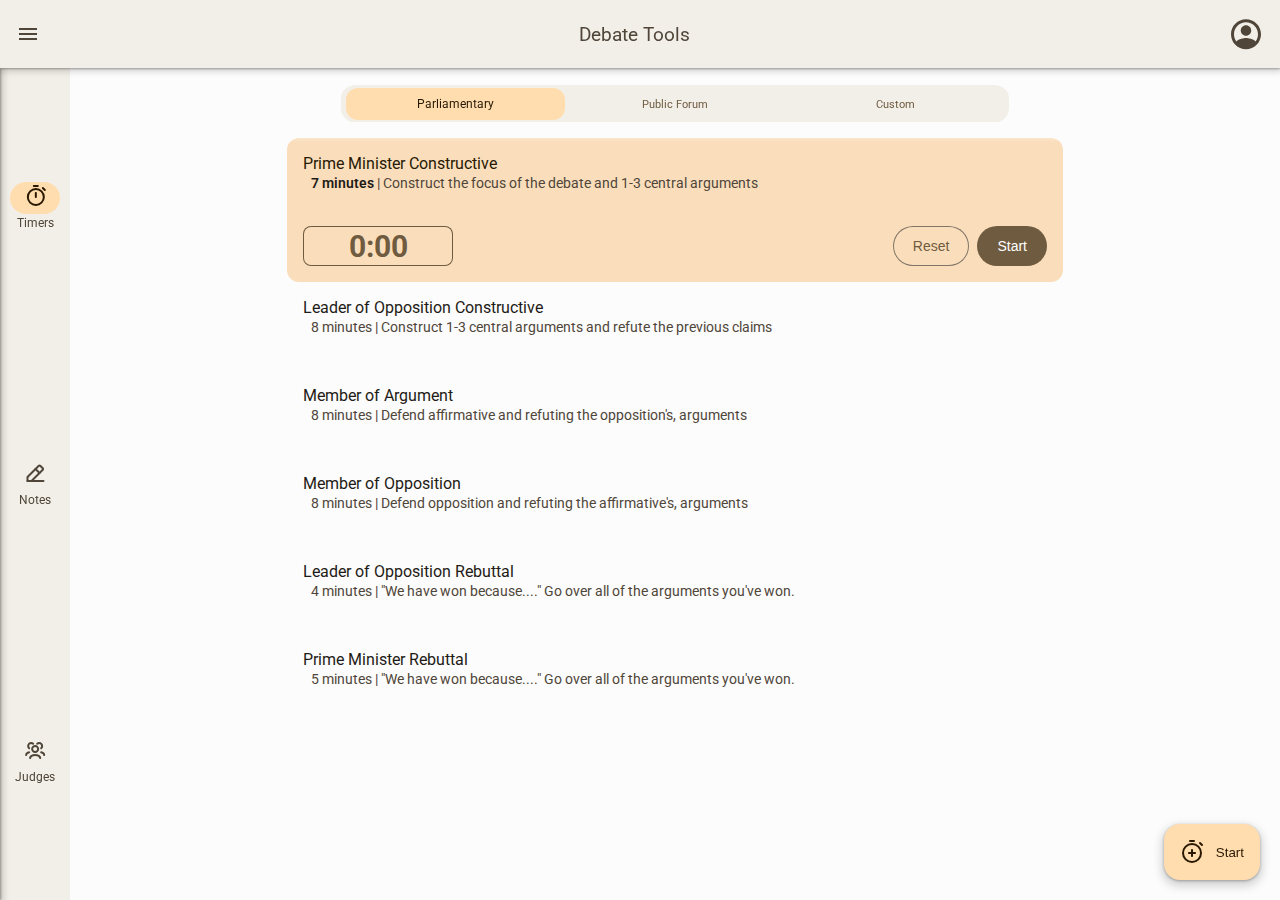
==== commit fce5eedc: "change theme colors" ====
--- a/index.html
+++ b/index.html
@@ -23,34 +23,36 @@
     <link rel="apple-touch-icon" href="img/icon/icon-192x192.png" />
     <link rel="apple-touch-icon" href="img/icon/icon-384x384.png" />
     <link rel="apple-touch-icon" href="img/icon/icon-512x512.png" />
-    <!-- iPhone X (1125px x 2436px) -->
-    <link rel="apple-touch-startup-image"
+    <link href="img/launch/apple/iphone5_splash.png"
+        media="(device-width: 320px) and (device-height: 568px) and (-webkit-device-pixel-ratio: 2)"
+        rel="apple-touch-startup-image" />
+    <link href="img/launch/apple/iphone6_splash.png"
+        media="(device-width: 375px) and (device-height: 667px) and (-webkit-device-pixel-ratio: 2)"
+        rel="apple-touch-startup-image" />
+    <link href="img/launch/apple/iphoneplus_splash.png"
+        media="(device-width: 621px) and (device-height: 1104px) and (-webkit-device-pixel-ratio: 3)"
+        rel="apple-touch-startup-image" />
+    <link href="img/launch/apple/iphonex_splash.png"
         media="(device-width: 375px) and (device-height: 812px) and (-webkit-device-pixel-ratio: 3)"
-        href="/img/launch/1125x2436.png">
-    <!-- iPhone 8, 7, 6s, 6 (750px x 1334px) -->
-    <link rel="apple-touch-startup-image"
-        media="(device-width: 375px) and (device-height: 667px) and (-webkit-device-pixel-ratio: 2)"
-        href="/img/launch/750x1334.png">
-    <!-- iPhone 8 Plus, 7 Plus, 6s Plus, 6 Plus (1242px x 2208px) -->
-    <link rel="apple-touch-startup-image"
-        media="(device-width: 414px) and (device-height: 736px) and (-webkit-device-pixel-ratio: 3)"
-        href="/img/launch/1242x2208.png">
-    <!-- iPhone 5 (640px x 1136px) -->
-    <link rel="apple-touch-startup-image"
-        media="(device-width: 320px) and (device-height: 568px) and (-webkit-device-pixel-ratio: 2)"
-        href="/img/launch/640x1136.png">
-    <!-- iPad Mini, Air (1536px x 2048px) -->
-    <link rel="apple-touch-startup-image"
+        rel="apple-touch-startup-image" />
+    <link href="img/launch/apple/iphonexr_splash.png"
+        media="(device-width: 414px) and (device-height: 896px) and (-webkit-device-pixel-ratio: 2)"
+        rel="apple-touch-startup-image" />
+    <link href="img/launch/apple/iphonexsmax_splash.png"
+        media="(device-width: 414px) and (device-height: 896px) and (-webkit-device-pixel-ratio: 3)"
+        rel="apple-touch-startup-image" />
+    <link href="img/launch/apple/ipad_splash.png"
         media="(device-width: 768px) and (device-height: 1024px) and (-webkit-device-pixel-ratio: 2)"
-        href="/img/launch/1536x2048.png">
-    <!-- iPad Pro 10.5" (1668px x 2224px) -->
-    <link rel="apple-touch-startup-image"
+        rel="apple-touch-startup-image" />
+    <link href="img/launch/apple/ipadpro1_splash.png"
         media="(device-width: 834px) and (device-height: 1112px) and (-webkit-device-pixel-ratio: 2)"
-        href="/img/launch/1668x2224.png">
-    <!-- iPad Pro 12.9" (2048px x 2732px) -->
-    <link rel="apple-touch-startup-image"
+        rel="apple-touch-startup-image" />
+    <link href="img/launch/apple/ipadpro3_splash.png"
+        media="(device-width: 834px) and (device-height: 1194px) and (-webkit-device-pixel-ratio: 2)"
+        rel="apple-touch-startup-image" />
+    <link href="img/launch/apple/ipadpro2_splash.png"
         media="(device-width: 1024px) and (device-height: 1366px) and (-webkit-device-pixel-ratio: 2)"
-        href="/img/launch/2048x2732.png">
+        rel="apple-touch-startup-image" />
     <meta name="apple-mobile-web-app-status-bar" content="#31281a" />
     <meta name="theme-color" content="#31281a" />
     <meta name="apple-mobile-web-app-status-bar" content="#F2EFE8" media="(prefers-color-scheme: light)" />
@@ -228,6 +230,9 @@
             </div>
         </div>
     </div>
+    <div id="menu-section">
+        <select id="themes"></select>
+    </div>
     <footer class="active-segment1">
         <div class="footer-segment" id="segment1">
             <div id="timers-icon" class="segment-icon color-icon"></div>
@@ -245,6 +250,7 @@
     </footer>
 </body>
 <script src="./js/index.js"></script>
+<script src="./js/theme.js"></script>
 <script src="app.js"></script>
 
 </html>--- a/css/index.css
+++ b/css/index.css
@@ -50,6 +50,7 @@
     justify-content: space-between;
     padding: 16px;
     top: 0;
+    z-index: 2000;
 }
 
 button#menu {
@@ -827,4 +828,38 @@
     mask-image: url("../img/icon/note-action/delete.svg");
     -webkit-mask-image: url("../img/icon/note-action/delete.png");
     -webkit-mask-image: url("../img/icon/note-action/delete.svg");
+}
+
+#menu-section {
+    width: 300px;
+    height: calc(100vh - 68px);
+    position: fixed;
+    left: -300px;
+    max-width: 100vw;
+    z-index: 1000;
+    background-color: var(--m3--surface2);
+    box-sizing: border-box;
+    margin-top: 68px;
+    padding: 20px;
+    transition: left .2s ease-in-out;
+    box-shadow: 1px 0px 2px 0px #0000004d, 2px 0px 6px 2px #00000026;
+}
+
+#menu-section.active {
+    left: 0;
+}
+
+select#themes {
+    background: var(--m3--secondary-container);
+    border: none;
+    padding: 10px;
+    border-radius: 10px;
+    font-size: 14px;
+    color: var(--m3--on-secondary-container);
+    border: solid 2px var(--m3--outline);
+}
+
+.theme-option,
+select#themes {
+    text-transform: capitalize;
 }